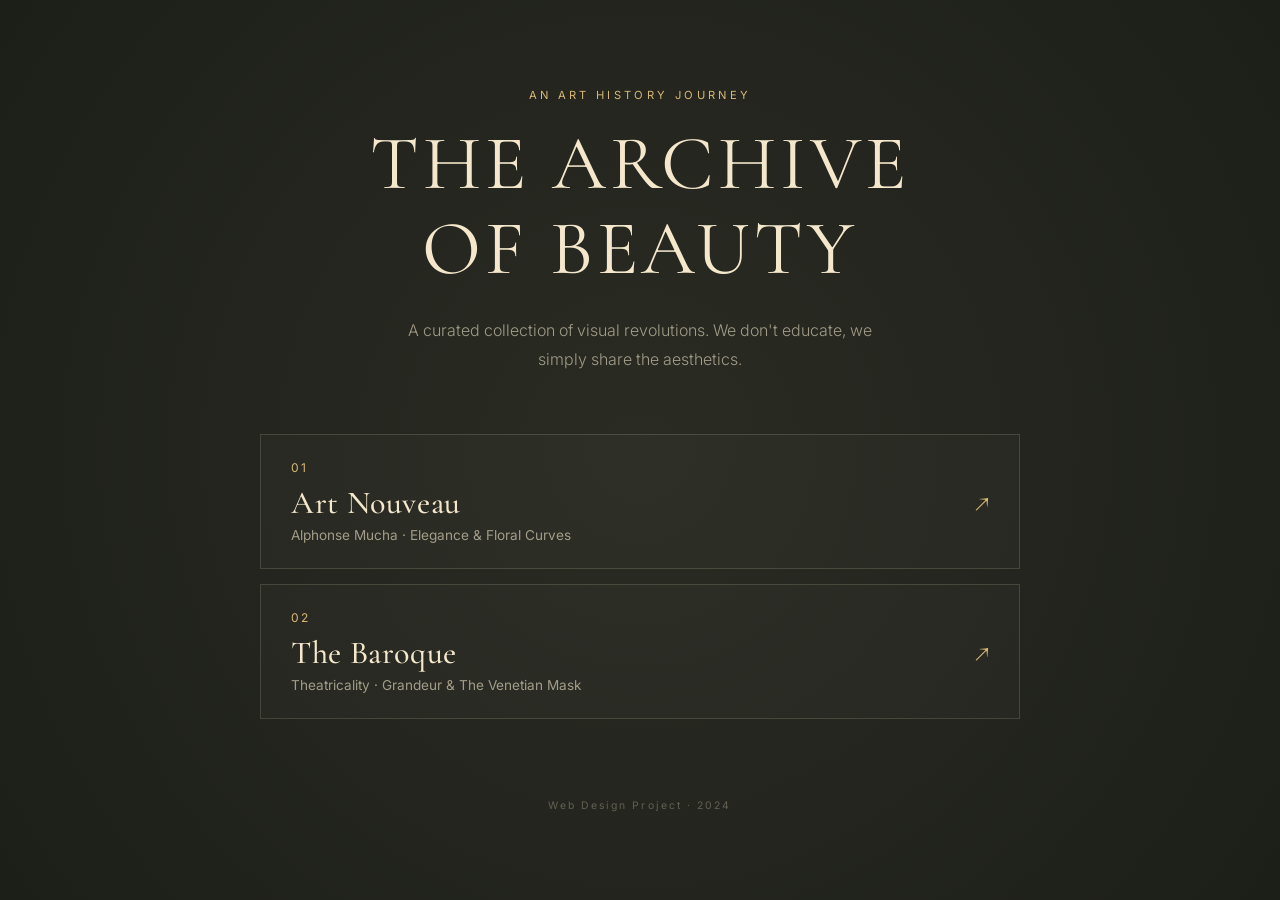
==== index.html @ 0cb3392e "Add files via upload" ====
<!DOCTYPE html>
<html lang="en">
<head>
    <meta charset="UTF-8">
    <meta name="viewport" content="width=device-width, initial-scale=1.0">
    <title>Art History Archive</title>
    <!-- 换成国内镜像链接，加载飞快 -->
    <link href="https://fonts.loli.net/css2?family=Cormorant+Garamond:ital,wght@0,400;0,600;1,400&family=Inter:wght@300;400;500&display=swap" rel="stylesheet">
    <link rel="stylesheet" href="index.css">
</head>
<body>

    <div class="home-container">
        <header class="home-header">
            <span class="eyebrow">AN ART HISTORY JOURNEY</span>
            <h1>THE ARCHIVE<br>OF BEAUTY</h1>
            <p class="description">A curated collection of visual revolutions. We don't educate, we simply share the aesthetics.</p>
        </header>

        <!-- 你的三个展览入口 -->
        <nav class="exhibition-list">
            
            <!-- 入口 1：新艺术运动 (穆夏) -->
            <a href="mucha.html" class="exhibit-item">
                <div class="exhibit-info">
                    <span class="num">01</span>
                    <h2>Art Nouveau</h2>
                    <p>Alphonse Mucha · Elegance & Floral Curves</p>
                </div>
                <div class="exhibit-arrow">↗</div>
            </a>

            <!-- 入口 2：巴洛克 (威尼斯面具) -->
            <a href="venice.html" class="exhibit-item">
                <div class="exhibit-info">
                    <span class="num">02</span>
                    <h2>The Baroque</h2>
                    <p>Theatricality · Grandeur & The Venetian Mask</p>
                </div>
                <div class="exhibit-arrow">↗</div>
            </a>

            <!-- 入口 3：如果你还有别的页面，就加在这里 -->
            <!-- 
            <a href="your-next-page.html" class="exhibit-item">
                <div class="exhibit-info">
                    <span class="num">03</span>
                    <h2>The Grotesque</h2>
                    <p>Alice in Wonderland · Surrealism</p>
                </div>
                <div class="exhibit-arrow">↗</div>
            </a>
            -->

        </nav>

        <footer class="home-footer">
            <p>Web Design Project · 2024</p>
        </footer>
    </div>

</body>
</html>
---- index.css ----
/* 基础设置 */
:root {
    --ink: #1c1e18;       /* 背景色 */
    --cream: #f4e7cb;     /* 主文字色 */
    --gold: #d9b875;      /* 点缀色 */
    --muted: rgba(244, 231, 203, 0.6);
}

* { box-sizing: border-box; margin: 0; padding: 0; }

body {
    background-color: var(--ink);
    color: var(--cream);
    font-family: "Cormorant Garamond", serif;
    min-height: 100vh;
    display: flex;
    justify-content: center;
    align-items: center;
    /* 背景加一点若有若无的辐射渐变 */
    background-image: radial-gradient(circle at center, #2a2c24 0%, var(--ink) 100%);
}

.home-container {
    width: 100%;
    max-width: 800px;
    padding: 50px 20px;
}

/* 头部标题区 */
.home-header {
    margin-bottom: 60px;
    text-align: center;
}

.eyebrow {
    font-family: "Inter", sans-serif;
    font-size: 0.7rem;
    letter-spacing: 0.3em;
    color: var(--gold);
    display: block;
    margin-bottom: 20px;
}

.home-header h1 {
    font-size: clamp(3rem, 6vw, 5rem);
    font-weight: 400;
    line-height: 1.1;
    letter-spacing: 0.05em;
    margin-bottom: 25px;
}

.home-header .description {
    font-family: "Inter", sans-serif;
    font-weight: 300;
    font-size: 1rem;
    line-height: 1.8;
    color: var(--muted);
    max-width: 500px;
    margin: 0 auto;
}

/* 目录列表 */
.exhibition-list {
    display: flex;
    flex-direction: column;
    gap: 15px;
}

/* 每一个入口的样式 */
.exhibit-item {
    display: flex;
    justify-content: space-between;
    align-items: center;
    text-decoration: none;
    color: var(--cream);
    padding: 25px 30px;
    border: 1px solid rgba(244, 231, 203, 0.15); /* 极细的边框 */
    background: rgba(255, 255, 255, 0.02);
    transition: all 0.4s cubic-bezier(0.2, 0.8, 0.2, 1);
}

/* 悬停时的惊艳效果 */
.exhibit-item:hover {
    background: rgba(217, 184, 117, 0.08); /* 金色微光 */
    border-color: var(--gold);
    transform: translateX(10px); /* 向右滑动一点点 */
}

.exhibit-info {
    display: flex;
    flex-direction: column;
}

.exhibit-info .num {
    font-family: "Inter", sans-serif;
    color: var(--gold);
    font-size: 0.75rem;
    letter-spacing: 0.2em;
    margin-bottom: 8px;
}

.exhibit-info h2 {
    font-size: 2rem;
    font-weight: 500;
    letter-spacing: 0.02em;
    margin-bottom: 5px;
}

.exhibit-info p {
    font-family: "Inter", sans-serif;
    font-size: 0.85rem;
    color: var(--muted);
}

.exhibit-arrow {
    font-size: 1.8rem;
    color: var(--gold);
    transition: transform 0.4s ease;
}

.exhibit-item:hover .exhibit-arrow {
    transform: translate(5px, -5px); /* 箭头往右上角飞 */
}

/* 底部 */
.home-footer {
    text-align: center;
    margin-top: 80px;
    font-family: "Inter", sans-serif;
    font-size: 0.65rem;
    letter-spacing: 0.2em;
    color: rgba(244, 231, 203, 0.3);
}
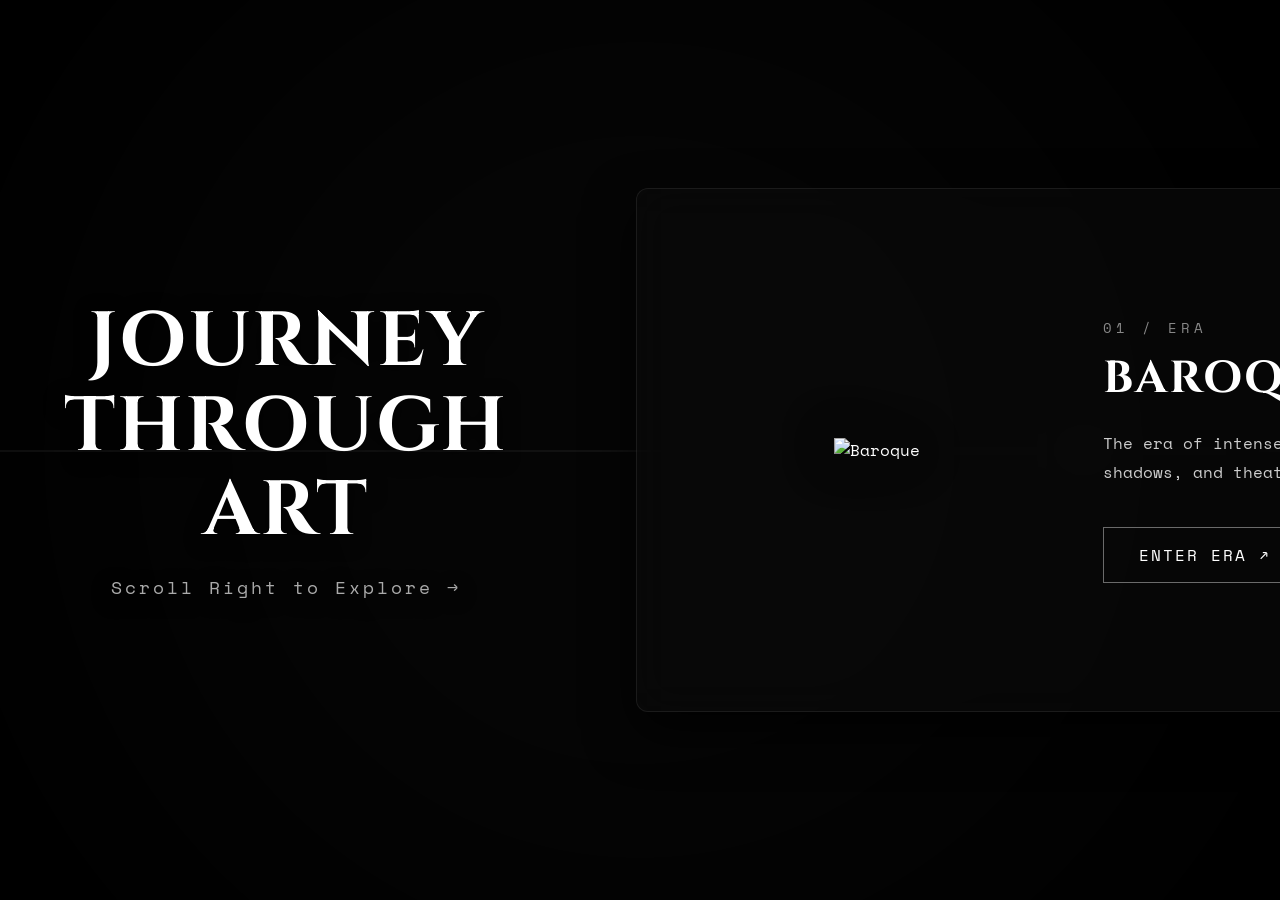
==== commit 12d0efb6: "Add files via upload" ====
--- a/index.html
+++ b/index.html
@@ -3,61 +3,160 @@
 <head>
     <meta charset="UTF-8">
     <meta name="viewport" content="width=device-width, initial-scale=1.0">
-    <title>Art History Archive</title>
-    <!-- 换成国内镜像链接，加载飞快 -->
-    <link href="https://fonts.loli.net/css2?family=Cormorant+Garamond:ital,wght@0,400;0,600;1,400&family=Inter:wght@300;400;500&display=swap" rel="stylesheet">
+    <title>Art History - Timeline</title>
     <link rel="stylesheet" href="index.css">
+    <link href="https://fonts.googleapis.com/css2?family=Cinzel:wght@600&family=Space+Mono&display=swap" rel="stylesheet">
 </head>
 <body>
 
-    <div class="home-container">
-        <header class="home-header">
-            <span class="eyebrow">AN ART HISTORY JOURNEY</span>
-            <h1>THE ARCHIVE<br>OF BEAUTY</h1>
-            <p class="description">A curated collection of visual revolutions. We don't educate, we simply share the aesthetics.</p>
-        </header>
+    <!-- 背景层 -->
+    <div class="dynamic-bg" id="dynamic-bg"></div>
+    <div class="bg-overlay"></div>
 
-        <!-- 你的三个展览入口 -->
-        <nav class="exhibition-list">
-            
-            <!-- 入口 1：新艺术运动 (穆夏) -->
-            <a href="mucha.html" class="exhibit-item">
-                <div class="exhibit-info">
-                    <span class="num">01</span>
-                    <h2>Art Nouveau</h2>
-                    <p>Alphonse Mucha · Elegance & Floral Curves</p>
-                </div>
-                <div class="exhibit-arrow">↗</div>
-            </a>
-
-            <!-- 入口 2：巴洛克 (威尼斯面具) -->
-            <a href="venice.html" class="exhibit-item">
-                <div class="exhibit-info">
-                    <span class="num">02</span>
-                    <h2>The Baroque</h2>
-                    <p>Theatricality · Grandeur & The Venetian Mask</p>
-                </div>
-                <div class="exhibit-arrow">↗</div>
-            </a>
-
-            <!-- 入口 3：如果你还有别的页面，就加在这里 -->
-            <!-- 
-            <a href="your-next-page.html" class="exhibit-item">
-                <div class="exhibit-info">
-                    <span class="num">03</span>
-                    <h2>The Grotesque</h2>
-                    <p>Alice in Wonderland · Surrealism</p>
-                </div>
-                <div class="exhibit-arrow">↗</div>
-            </a>
-            -->
-
-        </nav>
-
-        <footer class="home-footer">
-            <p>Web Design Project · 2024</p>
-        </footer>
+    <!-- 主线 -->
+    <div class="timeline-main-line">
+        <!-- 动态进度条 -->
+        <div class="timeline-progress" id="timeline-progress"></div>
     </div>
 
+    <div class="horizontal-scroll-container" id="scroll-container">
+
+         <!-- 起始页 (Intro) -->
+        <section class="node-section intro-node">
+            <div class="intro-text">
+                <h1>JOURNEY<br>THROUGH<br>ART</h1>
+                <p>Scroll Right to Explore →</p>
+            </div>
+        </section>
+
+        <div class="scroll-space"></div>
+
+        <!-- 节点 1：巴洛克 -->
+        <div class="node-section" data-bg="#3b0000">
+            <div class="timeline-dot"></div>
+            <div class="ui-panel">
+                <div class="img-wrapper">
+                    <img src="Baroque images/Baroque Books.png.png" alt="Baroque">
+                </div>
+                <div class="text-content">
+                    <span class="chapter-num">01 / ERA</span>
+                    <h2>BAROQUE</h2>
+                    <p>The era of intense light, deep shadows, and theatrical grandeur.</p>
+                    <a href="venice.html" class="explore-btn">ENTER ERA ↗</a>
+                </div>
+            </div>
+        </div>
+
+        <!-- 过渡空间 (连接两个节点) -->
+        <div class="scroll-space"></div>
+
+        <!-- 节点 2：穆夏 -->
+        <div class="node-section" data-bg="#2b1a00">
+            <div class="timeline-dot"></div>
+            <div class="ui-panel">
+                <div class="img-wrapper">
+                    <img src="Mucha images/Mucha char 1 .png.png" alt="Art Nouveau">
+                </div>
+                <div class="text-content">
+                    <span class="chapter-num">02 / ERA</span>
+                    <h2>ART NOUVEAU</h2>
+                    <p>Nature becomes art, with flowing lines and organic beauty.</p>
+                    <a href="mucha.html" class="explore-btn">ENTER ERA ↗</a>
+                </div>
+            </div>
+        </div>
+
+        <!-- 过渡空间 -->
+        <div class="scroll-space"></div>
+
+        <!-- 节点 3：哥特 -->
+        <div class="node-section" data-bg="#001226">
+            <div class="timeline-dot"></div>
+            <div class="ui-panel">
+                <div class="img-wrapper">
+                    <img src="Gothic images/butterfly.png" alt="Gothic">
+                </div>
+                <div class="text-content">
+                    <span class="chapter-num">03 / ERA</span>
+                    <h2>GOTHIC</h2>
+                    <p>The dark, the divine, and the towering spires of the unknown.</p>
+                    <a href="Gothic.html" class="explore-btn">ENTER ERA ↗</a>
+                </div>
+            </div>
+        </div>
+
+        <!-- 过渡空间 -->
+        <div class="scroll-space"></div>
+
+        <!-- 结尾页 (Outro) -->
+        <section class="node-section outro-node">
+            <div class="intro-text">
+                <h1>THE END</h1>
+                <p>Created by TianJiarui</p>
+            </div>
+        </section>
+
+    </div>
+
+    <script>
+        const container = document.getElementById('scroll-container');
+        const bgLayer = document.getElementById('dynamic-bg');
+        const progress = document.getElementById('timeline-progress');
+        const nodes = document.querySelectorAll('.node-section');
+        const dots = document.querySelectorAll('.timeline-dot');
+
+        // 📌 核心：滚动时连续变化
+        container.addEventListener('scroll', () => {
+            const maxScroll = container.scrollWidth - container.clientWidth;
+            const scrollPercent = container.scrollLeft / maxScroll;
+            
+            // 1. 进度条跟着伸长
+            progress.style.width = (scrollPercent * 100) + '%';
+
+            // 2. 背景色连续渐变 (极其硬核的算色法)
+            let r = 5, g = 5, b = 5; // 初始极夜黑
+            nodes.forEach((node, index) => {
+                const nodeRect = node.getBoundingClientRect();
+                const windowCenter = window.innerWidth / 2;
+                const nodeCenter = nodeRect.left + nodeRect.width / 2;
+                const distance = Math.abs(windowCenter - nodeCenter);
+                
+                // 如果节点在屏幕中间附近，颜色开始混合
+                if (distance < window.innerWidth) {
+                    const hex = node.getAttribute('data-bg');
+                    // 把 hex 转成 rgb
+                    const [nr, ng, nb] = [parseInt(hex.slice(1,3), 16), parseInt(hex.slice(3,5), 16), parseInt(hex.slice(5,7), 16)];
+                    const weight = 1 - (distance / window.innerWidth);
+                    
+                    r = Math.floor(5 + (nr - 5) * weight);
+                    g = Math.floor(5 + (ng - 5) * weight);
+                    b = Math.floor(5 + (nb - 5) * weight);
+                }
+            });
+            bgLayer.style.backgroundColor = `rgb(${r}, ${g}, ${b})`;
+
+            // 3. 时间线节点点亮
+            nodes.forEach((node, index) => {
+                const nodeRect = node.getBoundingClientRect();
+                if (nodeRect.left < window.innerWidth / 2 && nodeRect.right > 0) {
+                    dots[index].classList.add('active');
+                } else {
+                    dots[index].classList.remove('active');
+                }
+            });
+        });
+
+        // 📌 强行记住滚动位置：从详情页返回时，滚回原来的位置
+        container.addEventListener('scroll', () => {
+            sessionStorage.setItem('timelineScroll', container.scrollLeft);
+        });
+        window.addEventListener('load', () => {
+            const saved = sessionStorage.getItem('timelineScroll');
+            if (saved) {
+                container.scrollLeft = saved;
+                container.dispatchEvent(new Event('scroll')); // 触发一次计算
+            }
+        });
+    </script>
 </body>
 </html>
--- a/index.css
+++ b/index.css
@@ -1,133 +1,224 @@
-/* 基础设置 */
-:root {
-    --ink: #1c1e18;       /* 背景色 */
-    --cream: #f4e7cb;     /* 主文字色 */
-    --gold: #d9b875;      /* 点缀色 */
-    --muted: rgba(244, 231, 203, 0.6);
-}
-
-* { box-sizing: border-box; margin: 0; padding: 0; }
+* {
+    margin: 0; padding: 0; box-sizing: border-box;
+}
 
 body {
-    background-color: var(--ink);
-    color: var(--cream);
-    font-family: "Cormorant Garamond", serif;
-    min-height: 100vh;
+    background-color: #050505;
+    color: #fff;
+    font-family: 'Space Mono', monospace;
+    overflow: hidden; 
+}
+
+/* =========================================
+   🎮 连续渐变的动态背景层
+   ========================================= */
+.dynamic-bg {
+    position: fixed;
+    inset: 0;
+    z-index: 0;
+    /* 去掉了 transition，因为 JS 每一帧都在计算颜色，不需要 CSS 补间了，更丝滑 */
+}
+.bg-overlay {
+    position: fixed;
+    inset: 0;
+    background: radial-gradient(circle at center, transparent 40%, #000 100%);
+    z-index: 1;
+    pointer-events: none;
+}
+
+/* =========================================
+   🕒 贯穿全屏的时间轴
+   ========================================= */
+.timeline-main-line {
+    position: fixed;
+    top: 50%;
+    left: 0;
+    width: 100vw;
+    height: 2px;
+    background-color: rgba(255, 255, 255, 0.05);
+    z-index: 2;
+}
+/* 跟随滑动的白色发光进度条 */
+.timeline-progress {
+    height: 100%;
+    width: 0%;
+    background-color: #fff;
+    box-shadow: 0 0 15px #fff;
+    transition: width 0.1s linear;
+}
+
+/* =========================================
+   核心：横向自由长卷轴
+   ========================================= */
+.horizontal-scroll-container {
+    display: flex;
+    width: 100vw;
+    height: 100vh;
+    overflow-x: auto;
+    overflow-y: hidden;
+    scrollbar-width: none;
+    position: relative;
+    z-index: 3;
+    
+    /* 👈 核心改动：去掉了 scroll-snap-type，变成自由丝滑滚动 */
+    scroll-behavior: smooth;
+}
+.horizontal-scroll-container::-webkit-scrollbar { display: none; }
+
+/* =========================================
+   节点区域 & 首尾页
+   ========================================= */
+.node-section {
+    flex: 0 0 auto;
+    height: 100vh;
+    display: flex; align-items: center; justify-content: center;
+    position: relative;
+    padding: 0 5vw;
+}
+
+.intro-node, .outro-node {
+    flex: 0 0 100vw; /* 依然占据满屏 */
+    flex-direction: column;
+    text-align: center;
+    /* 👈 删掉了原来的 background: radial-gradient(...) */
+    /* 让它们也透明，这样就能看到后面 JS 算出来的纯色背景了 */
+    background: transparent; 
+    /* 确保字在最上面 */
+    position: relative; 
+    z-index: 5;
+}
+
+.intro-text {
+    /* 稍微给文字一点阴影，防止在浅色背景上看不清 */
+    text-shadow: 0 5px 20px rgba(0, 0, 0, 0.8); 
+}
+
+.intro-text h1 {
+    font-family: 'Cinzel', serif;
+    font-size: 6vw; 
+    line-height: 1.1; 
+    margin-bottom: 20px;
+    letter-spacing: 2px;
+}
+
+.intro-text p { 
+    color: #aaa; 
+    letter-spacing: 3px; 
+    font-size: 1.1rem;
+}
+
+/* =========================================
+   节点区域
+   ========================================= */
+.node-section {
+    flex: 0 0 auto;
+    height: 100vh;
+    display: flex;
+    align-items: center;
+    justify-content: center;
+    position: relative;
+}
+
+/* 时间线上的点 */
+.timeline-dot {
+    position: absolute;
+    top: calc(50% - 6px); /* 卡在中线上 */
+    left: 50%;
+    transform: translateX(-50%);
+    width: 12px; height: 12px;
+    background-color: #333;
+    border: 2px solid #555;
+    border-radius: 50%;
+    z-index: 4;
+    transition: all 0.3s;
+}
+/* 激活时的点 */
+.timeline-dot.active {
+    background-color: #fff;
+    border-color: #fff;
+    box-shadow: 0 0 20px #fff;
+    transform: translateX(-50%) scale(1.5);
+}
+
+/* =========================================
+   UI 面板 (聚拢，悬浮，毛玻璃)
+   ========================================= */
+.ui-panel {
+    display: flex;
+    align-items: center;
+    gap: 3vw;
+    width: 70vw;
+    max-width: 1000px;
+    
+    background: rgba(10, 10, 10, 0.6);
+    backdrop-filter: blur(20px);
+    -webkit-backdrop-filter: blur(20px);
+    border: 1px solid rgba(255, 255, 255, 0.08);
+    padding: 4vh 4vw;
+    border-radius: 12px;
+    box-shadow: 0 20px 50px rgba(0,0,0,0.8);
+    
+    /* 让 UI 悬浮在时间轴上层 */
+    position: relative;
+    z-index: 5;
+}
+
+.img-wrapper {
+    flex: 1;
+    height: 50vh;
     display: flex;
     justify-content: center;
     align-items: center;
-    /* 背景加一点若有若无的辐射渐变 */
-    background-image: radial-gradient(circle at center, #2a2c24 0%, var(--ink) 100%);
-}
-
-.home-container {
-    width: 100%;
-    max-width: 800px;
-    padding: 50px 20px;
-}
-
-/* 头部标题区 */
-.home-header {
-    margin-bottom: 60px;
-    text-align: center;
-}
-
-.eyebrow {
-    font-family: "Inter", sans-serif;
-    font-size: 0.7rem;
-    letter-spacing: 0.3em;
-    color: var(--gold);
-    display: block;
+}
+.img-wrapper img {
+    max-width: 100%; max-height: 100%;
+    object-fit: contain;
+    filter: drop-shadow(0 0 25px rgba(0,0,0,0.9));
+}
+
+.text-content {
+    flex: 1;
+}
+
+.chapter-num { font-size: 0.9rem; color: #888; letter-spacing: 4px; margin-bottom: 10px; display: block;}
+.text-content h2 {
+    font-family: 'Cinzel', serif;
+    font-size: 3.5vw;
     margin-bottom: 20px;
-}
-
-.home-header h1 {
-    font-size: clamp(3rem, 6vw, 5rem);
-    font-weight: 400;
-    line-height: 1.1;
-    letter-spacing: 0.05em;
-    margin-bottom: 25px;
-}
-
-.home-header .description {
-    font-family: "Inter", sans-serif;
-    font-weight: 300;
-    font-size: 1rem;
-    line-height: 1.8;
-    color: var(--muted);
-    max-width: 500px;
-    margin: 0 auto;
-}
-
-/* 目录列表 */
-.exhibition-list {
-    display: flex;
-    flex-direction: column;
-    gap: 15px;
-}
-
-/* 每一个入口的样式 */
-.exhibit-item {
-    display: flex;
-    justify-content: space-between;
-    align-items: center;
-    text-decoration: none;
-    color: var(--cream);
-    padding: 25px 30px;
-    border: 1px solid rgba(244, 231, 203, 0.15); /* 极细的边框 */
-    background: rgba(255, 255, 255, 0.02);
-    transition: all 0.4s cubic-bezier(0.2, 0.8, 0.2, 1);
-}
-
-/* 悬停时的惊艳效果 */
-.exhibit-item:hover {
-    background: rgba(217, 184, 117, 0.08); /* 金色微光 */
-    border-color: var(--gold);
-    transform: translateX(10px); /* 向右滑动一点点 */
-}
-
-.exhibit-info {
-    display: flex;
-    flex-direction: column;
-}
-
-.exhibit-info .num {
-    font-family: "Inter", sans-serif;
-    color: var(--gold);
-    font-size: 0.75rem;
-    letter-spacing: 0.2em;
-    margin-bottom: 8px;
-}
-
-.exhibit-info h2 {
-    font-size: 2rem;
-    font-weight: 500;
-    letter-spacing: 0.02em;
-    margin-bottom: 5px;
-}
-
-.exhibit-info p {
-    font-family: "Inter", sans-serif;
-    font-size: 0.85rem;
-    color: var(--muted);
-}
-
-.exhibit-arrow {
-    font-size: 1.8rem;
-    color: var(--gold);
-    transition: transform 0.4s ease;
-}
-
-.exhibit-item:hover .exhibit-arrow {
-    transform: translate(5px, -5px); /* 箭头往右上角飞 */
-}
-
-/* 底部 */
-.home-footer {
-    text-align: center;
-    margin-top: 80px;
-    font-family: "Inter", sans-serif;
-    font-size: 0.65rem;
-    letter-spacing: 0.2em;
-    color: rgba(244, 231, 203, 0.3);
+    letter-spacing: 2px;
+}
+.text-content p {
+    font-size: 1rem; line-height: 1.8; color: #ccc;
+    margin-bottom: 40px;
+}
+
+.explore-btn {
+    display: inline-block; 
+    padding: 15px 35px;
+    color: #fff; text-decoration: none;
+    border: 1px solid rgba(255, 255, 255, 0.4);
+    letter-spacing: 2px; transition: all 0.3s;
+    background: transparent;
+}
+.explore-btn:hover {
+    background: #fff; color: #000;
+    border-color: #fff;
+}
+
+/* 📱 手机端适配 */
+@media screen and (max-width: 768px) {
+    .ui-panel {
+        flex-direction: column;
+        gap: 2vh;
+        width: 85vw;
+        height: 80vh;
+        padding: 3vh 3vw;
+        justify-content: space-around;
+    }
+    .img-wrapper { height: 35vh; }
+    .text-content { text-align: center; }
+    .text-content h2 { font-size: 2.5rem; margin-bottom: 10px; }
+    .explore-btn { padding: 10px 25px; }
+    /* 手机端隐藏时间轴上的点，避免屏幕太小挡住字 */
+    .timeline-dot { display: none; }
 }
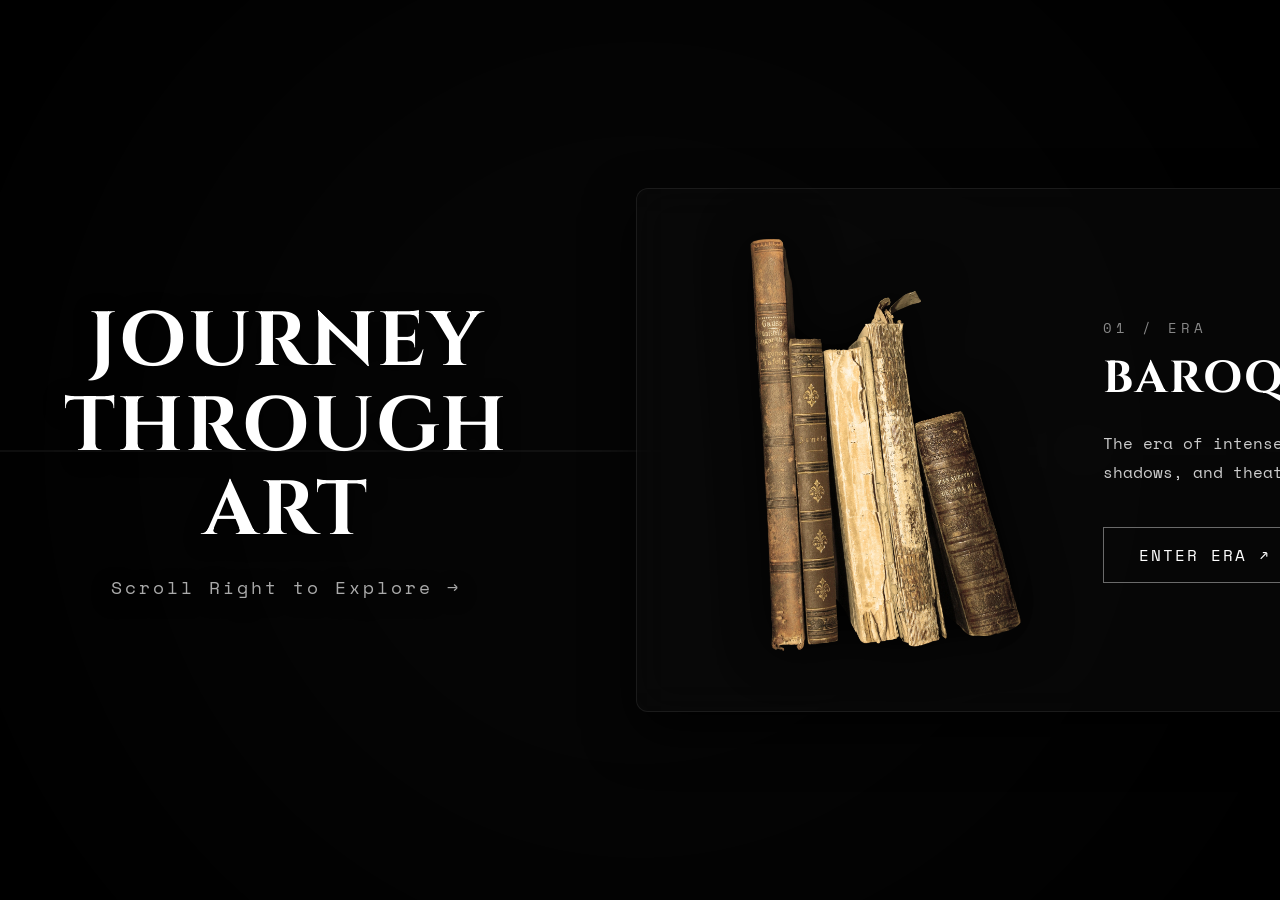
==== commit 729f0546: "Fix HTML encoding issues in index.html" ====
--- a/index.html
+++ b/index.html
@@ -36,7 +36,7 @@
             <div class="timeline-dot"></div>
             <div class="ui-panel">
                 <div class="img-wrapper">
-                    <img src="Baroque images/Baroque Books.png.png" alt="Baroque">
+                    <img src="Baroque Books.png.png" alt="Baroque">
                 </div>
                 <div class="text-content">
                     <span class="chapter-num">01 / ERA</span>
@@ -159,4 +159,4 @@
         });
     </script>
 </body>
-</html>+</html>
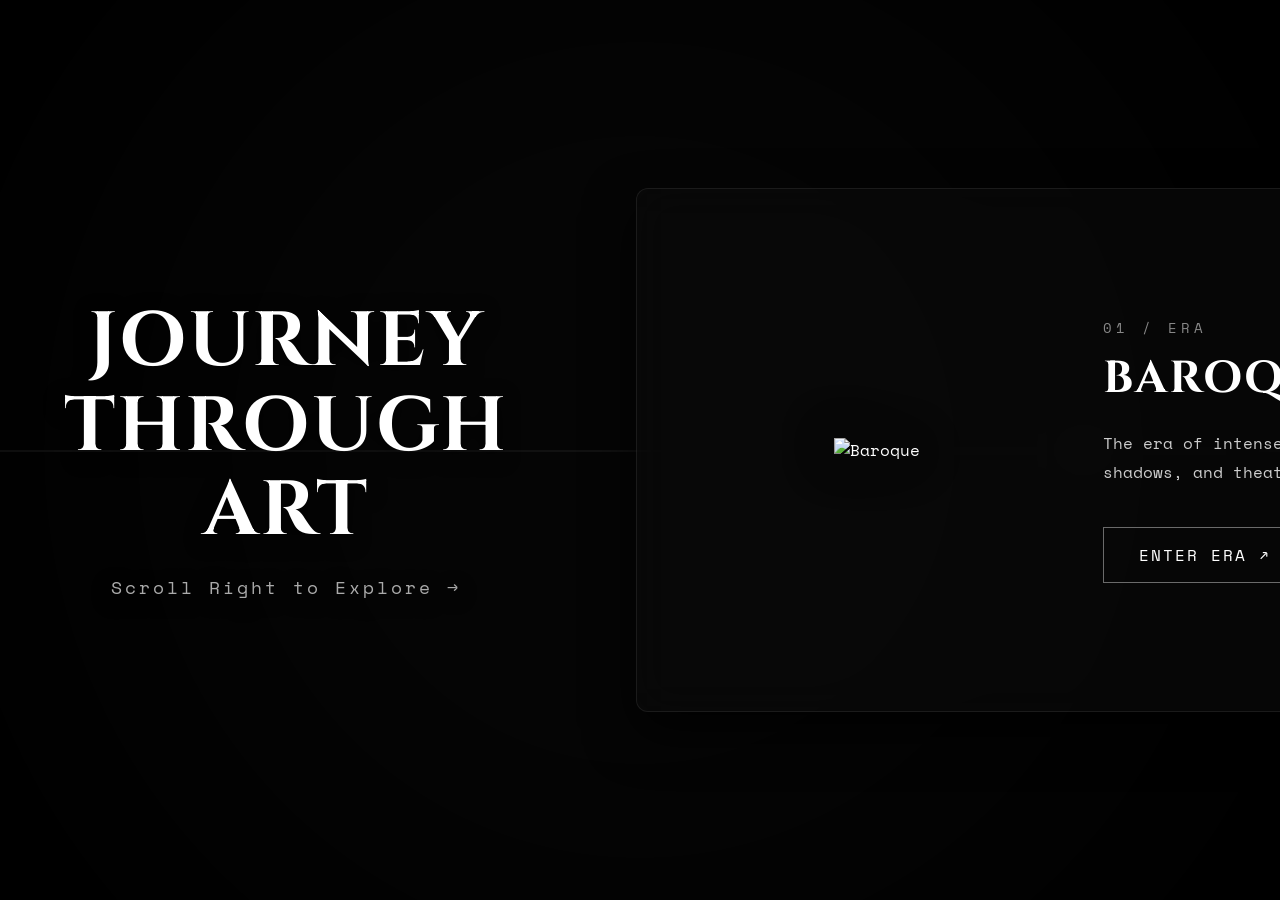
==== commit 5bb886b6: "Fix HTML encoding issues in index.html" ====
--- a/index.html
+++ b/index.html
@@ -36,7 +36,7 @@
             <div class="timeline-dot"></div>
             <div class="ui-panel">
                 <div class="img-wrapper">
-                    <img src="Baroque Books.png.png" alt="Baroque">
+                    <img src="Baroque-Books.png.png" alt="Baroque">
                 </div>
                 <div class="text-content">
                     <span class="chapter-num">01 / ERA</span>
@@ -55,7 +55,7 @@
             <div class="timeline-dot"></div>
             <div class="ui-panel">
                 <div class="img-wrapper">
-                    <img src="Mucha images/Mucha char 1 .png.png" alt="Art Nouveau">
+                    <img src="Mucha-char1.png.png" alt="Art Nouveau">
                 </div>
                 <div class="text-content">
                     <span class="chapter-num">02 / ERA</span>
@@ -74,7 +74,7 @@
             <div class="timeline-dot"></div>
             <div class="ui-panel">
                 <div class="img-wrapper">
-                    <img src="Gothic images/butterfly.png" alt="Gothic">
+                    <img src="butterfly.png" alt="Gothic">
                 </div>
                 <div class="text-content">
                     <span class="chapter-num">03 / ERA</span>
